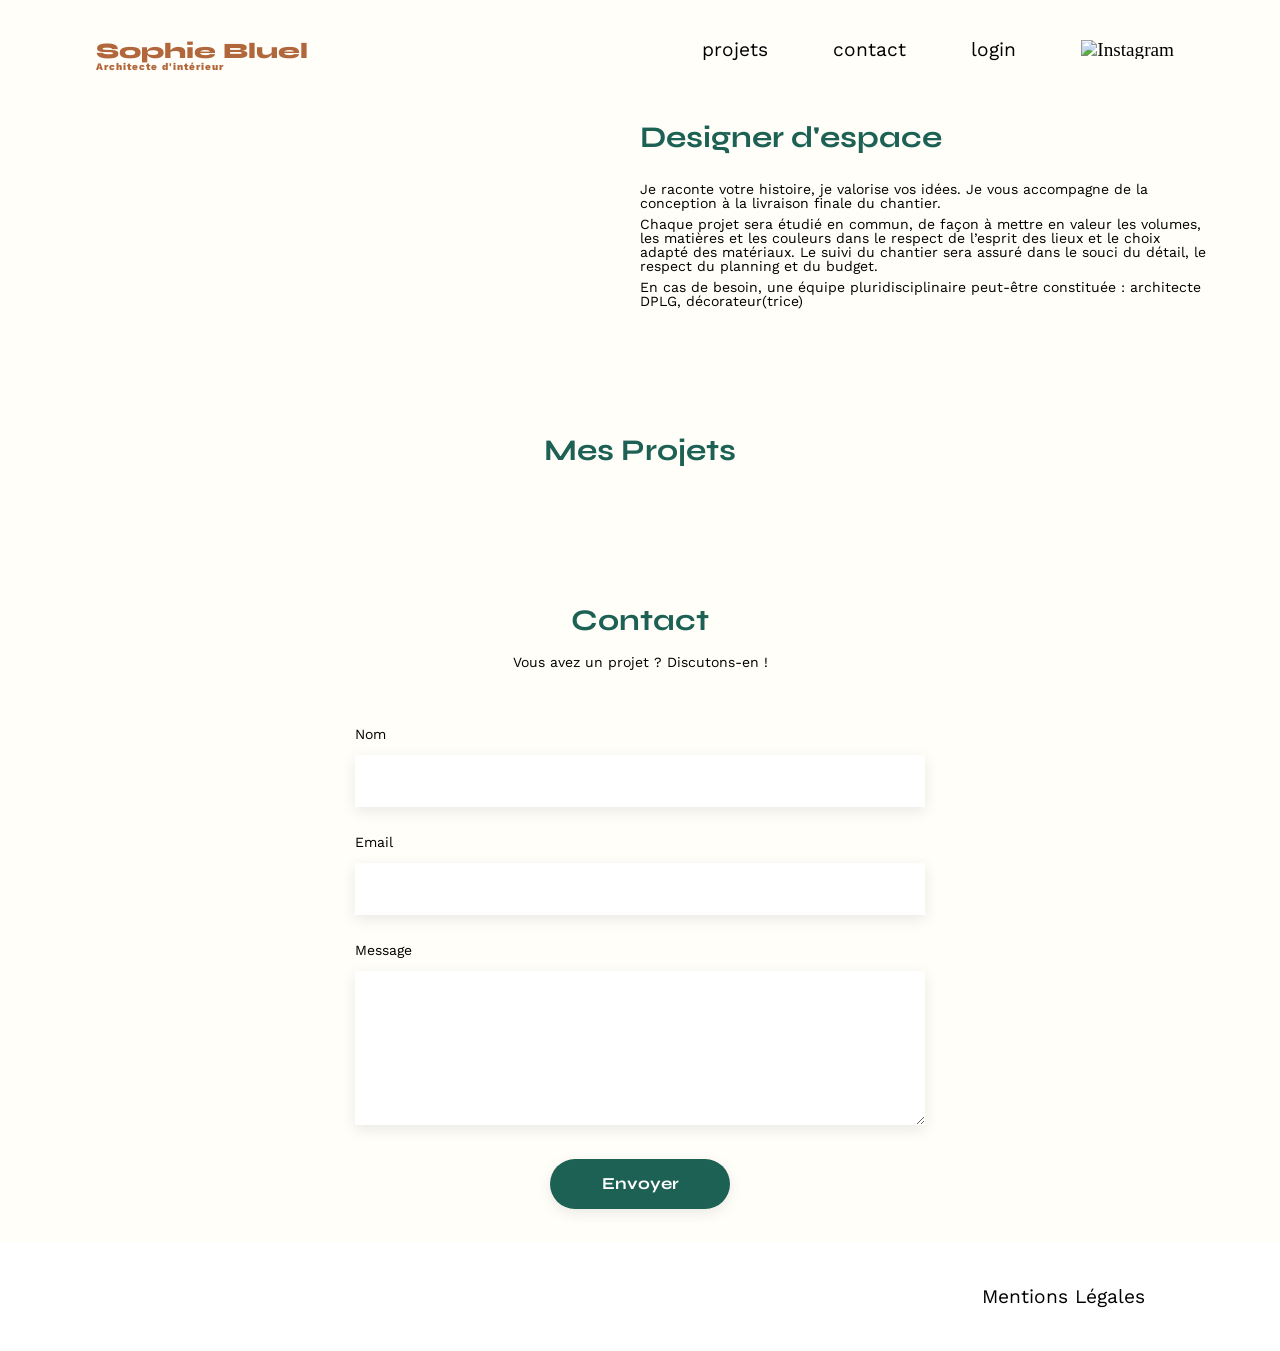
==== FrontEnd/index.html @ 953451d8 "Add Second part Modal section" ====
<!DOCTYPE html>
<html lang="fr">
<head>
	<meta charset="UTF-8">
	<title>Sophie Bluel - Architecte d'intérieur</title>
	<meta name="viewport" content="width=device-width, initial-scale=1.0">
	
	<link rel="preconnect" href="https://fonts.googleapis.com">
	<link rel="preconnect" href="https://fonts.gstatic.com" crossorigin>
	
	<link href="https://fonts.googleapis.com/css2?family=Syne:wght@700;800&family=Work+Sans&display=swap" rel="stylesheet">
	<link href="https://fonts.googleapis.com/css2?family=Material+Symbols+Outlined" rel="stylesheet">

	<link rel="stylesheet" href="./assets/index.css">
	<script src="./assets/js/app.js" type="module" defer></script>
</head>
<body>

	<header>
		<h1>Sophie Bluel <span>Architecte d'intérieur</span></h1>
		<nav>
			<ul>
				<li>
					<a href="#">projets</a>
				</li>
				<li>
					<a href="#">contact</a>
				</li>
				<li>
					<a href="/login.html" id="authentication-link">
						login
					</a>
				</li>
				<li><img src="./assets/icons/instagram.png" alt="Instagram"></li>
			</ul>
		</nav>
	</header>

	<div id="main-container">
	
		<main>
			<section id="introduction">
				<figure>
					<img src="./assets/images/sophie-bluel.png" alt="">
				</figure>
				<article>
					<h2>Designer d'espace</h2>
					<p>Je raconte votre histoire, je valorise vos idées. Je vous accompagne de la conception à la livraison finale du chantier.</p>
					<p>Chaque projet sera étudié en commun, de façon à mettre en valeur les volumes, les matières et les couleurs dans le respect de l’esprit des lieux et le choix adapté des matériaux. Le suivi du chantier sera assuré dans le souci du détail, le respect du planning et du budget.</p>
					<p>En cas de besoin, une équipe pluridisciplinaire peut-être constituée : architecte DPLG, décorateur(trice)</p>
				</article>
			</section>
			
			<section id="portfolio">
	
				<div class="title-projects">
					<h2>Mes Projets</h2>
	
					<div class="update-project-content hide">
						<button>
							<span class="material-symbols-outlined">edit_square</span>
							<span>modifier</span>
						</button>
					</div>
				</div>
	
				<div class="filters-gallery"></div>
				
				<div class="gallery"></div>
			</section>
	
			<section id="contact">
				<h2>Contact</h2>
				<p>Vous avez un projet ? Discutons-en !</p>
				<form action="#" method="post">
					<label for="name">Nom</label>
					<input type="text" name="name" id="name">
					<label for="email">Email</label>
					<input type="email" name="email" id="email">
					<label for="message">Message</label>
					<textarea name="message" id="message" cols="30" rows="10"></textarea>
					<input type="submit" value="Envoyer">
				</form>
			</section>
		</main>
	</div>

	<footer>
		<nav>
			<ul>
				<li>Mentions Légales</li>
			</ul>
		</nav>
	</footer>

	<div class="modal hide">
		<div class="content-modal">
			<div class="actions">
				<div class="back-action hide-alt">
					<button>
						<span class="material-symbols-outlined">arrow_back</span>
					</button>
				</div>

				<div class="close-action">
					<button>
						<span class="material-symbols-outlined">close</span>
					</button>
				</div>
			</div>

			<div class="main-content-modal">
				<div class="gallery-content">
					<h3>Galerie photo</h3>
	
					<div class="removable-gallery">
						<ul class="container-removale-gallery">
							<!-- Dynamic insert element with Javascript -->
						</ul>
					</div>
	
					<hr>
	
					<div class="container-add-photo">
						<button>Ajouter une photo</button>
					</div>
				</div>
	
				<div class="add-photo-content hide">
					<h3>Ajout photo</h3>
	
					
					<form method="POST" target="#" id="form-upload-photo">
							<div class="drop-zone-photo">
								<label for="photo">
									<div class="photo-preview">
										<img src="./assets/icons/placeholder-photo.svg" width="76" height="76" />
									</div>
									<span class="add-photo-txt">+ Ajouter photo</span>
									<p class="format-photo-txt">jpg, png: 4mo max</p>
								</label>
								<input type="file" id="photo" class="hide" name="photo" accept="image/png, image/jpeg">
							</div>
	
							<div class="meta-photo-field-container">
								<label for="title">Titre</label>
								<input type="text" id="title" name="title">
							</div>
	
							<div class="meta-photo-field-container">
								<label for="category">Catégorie</label>
								<select name="category" id="category">
									<!-- Dynamic insert options with Javascript -->
								</select>
							</div>
	
							<hr>
							
							<div class="container-btn-upload">
								<button type="submit" class="btn-upload" disabled>Valider</button>
							</div>
						</form>
				</div>
			</div>
		</div>
	</div>
</body>
</html>
---- FrontEnd/assets/index.css ----
@import url("./css/global.css");
@import url("./css/header.css");
@import url("./css/introduction.css");
@import url("./css/portfolio.css");
@import url("./css/gallery.css");
@import url("./css/contact.css");
@import url("./css/footer.css");
@import url("./css/modal.css");
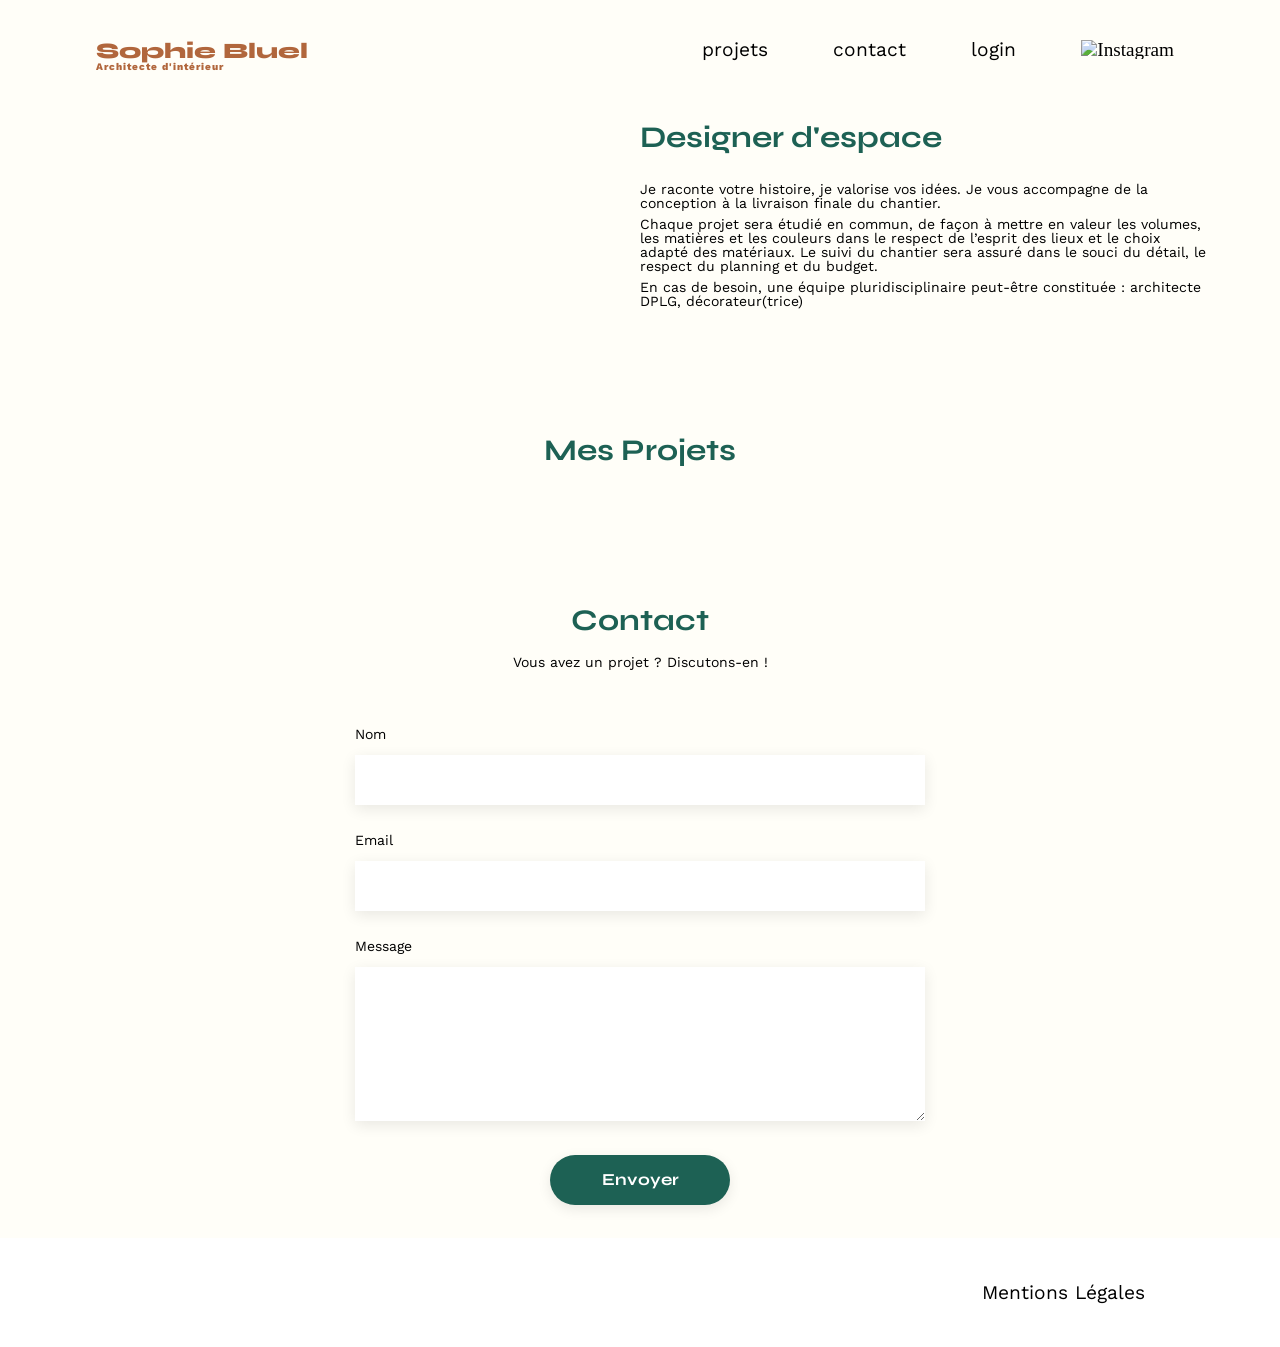
==== commit 70c96d68: "Fix indent index.html" ====
--- a/FrontEnd/index.html
+++ b/FrontEnd/index.html
@@ -1,19 +1,22 @@
 <!DOCTYPE html>
 <html lang="fr">
+
 <head>
 	<meta charset="UTF-8">
 	<title>Sophie Bluel - Architecte d'intérieur</title>
 	<meta name="viewport" content="width=device-width, initial-scale=1.0">
-	
+
 	<link rel="preconnect" href="https://fonts.googleapis.com">
 	<link rel="preconnect" href="https://fonts.gstatic.com" crossorigin>
-	
-	<link href="https://fonts.googleapis.com/css2?family=Syne:wght@700;800&family=Work+Sans&display=swap" rel="stylesheet">
+
+	<link href="https://fonts.googleapis.com/css2?family=Syne:wght@700;800&family=Work+Sans&display=swap"
+		rel="stylesheet">
 	<link href="https://fonts.googleapis.com/css2?family=Material+Symbols+Outlined" rel="stylesheet">
 
 	<link rel="stylesheet" href="./assets/index.css">
 	<script src="./assets/js/app.js" type="module" defer></script>
 </head>
+
 <body>
 
 	<header>
@@ -37,7 +40,7 @@
 	</header>
 
 	<div id="main-container">
-	
+
 		<main>
 			<section id="introduction">
 				<figure>
@@ -45,17 +48,21 @@
 				</figure>
 				<article>
 					<h2>Designer d'espace</h2>
-					<p>Je raconte votre histoire, je valorise vos idées. Je vous accompagne de la conception à la livraison finale du chantier.</p>
-					<p>Chaque projet sera étudié en commun, de façon à mettre en valeur les volumes, les matières et les couleurs dans le respect de l’esprit des lieux et le choix adapté des matériaux. Le suivi du chantier sera assuré dans le souci du détail, le respect du planning et du budget.</p>
-					<p>En cas de besoin, une équipe pluridisciplinaire peut-être constituée : architecte DPLG, décorateur(trice)</p>
+					<p>Je raconte votre histoire, je valorise vos idées. Je vous accompagne de la conception à la livraison finale
+						du chantier.</p>
+					<p>Chaque projet sera étudié en commun, de façon à mettre en valeur les volumes, les matières et les couleurs
+						dans le respect de l’esprit des lieux et le choix adapté des matériaux. Le suivi du chantier sera assuré
+						dans le souci du détail, le respect du planning et du budget.</p>
+					<p>En cas de besoin, une équipe pluridisciplinaire peut-être constituée : architecte DPLG, décorateur(trice)
+					</p>
 				</article>
 			</section>
-			
+
 			<section id="portfolio">
-	
+
 				<div class="title-projects">
 					<h2>Mes Projets</h2>
-	
+
 					<div class="update-project-content hide">
 						<button>
 							<span class="material-symbols-outlined">edit_square</span>
@@ -63,12 +70,12 @@
 						</button>
 					</div>
 				</div>
-	
+
 				<div class="filters-gallery"></div>
-				
+
 				<div class="gallery"></div>
 			</section>
-	
+
 			<section id="contact">
 				<h2>Contact</h2>
 				<p>Vous avez un projet ? Discutons-en !</p>
@@ -112,57 +119,58 @@
 			<div class="main-content-modal">
 				<div class="gallery-content">
 					<h3>Galerie photo</h3>
-	
+
 					<div class="removable-gallery">
 						<ul class="container-removale-gallery">
 							<!-- Dynamic insert element with Javascript -->
 						</ul>
 					</div>
-	
+
 					<hr>
-	
+
 					<div class="container-add-photo">
 						<button>Ajouter une photo</button>
 					</div>
 				</div>
-	
+
 				<div class="add-photo-content hide">
 					<h3>Ajout photo</h3>
-	
-					
+
+
 					<form method="POST" target="#" id="form-upload-photo">
-							<div class="drop-zone-photo">
-								<label for="photo">
-									<div class="photo-preview">
-										<img src="./assets/icons/placeholder-photo.svg" width="76" height="76" />
-									</div>
-									<span class="add-photo-txt">+ Ajouter photo</span>
-									<p class="format-photo-txt">jpg, png: 4mo max</p>
-								</label>
-								<input type="file" id="photo" class="hide" name="photo" accept="image/png, image/jpeg">
-							</div>
-	
-							<div class="meta-photo-field-container">
-								<label for="title">Titre</label>
-								<input type="text" id="title" name="title">
-							</div>
-	
-							<div class="meta-photo-field-container">
-								<label for="category">Catégorie</label>
-								<select name="category" id="category">
-									<!-- Dynamic insert options with Javascript -->
-								</select>
-							</div>
-	
-							<hr>
-							
-							<div class="container-btn-upload">
-								<button type="submit" class="btn-upload" disabled>Valider</button>
-							</div>
-						</form>
+						<div class="drop-zone-photo">
+							<label for="photo">
+								<div class="photo-preview">
+									<img src="./assets/icons/placeholder-photo.svg" width="76" height="76" />
+								</div>
+								<span class="add-photo-txt">+ Ajouter photo</span>
+								<p class="format-photo-txt">jpg, png: 4mo max</p>
+							</label>
+							<input type="file" id="photo" class="hide" name="photo" accept="image/png, image/jpeg">
+						</div>
+
+						<div class="meta-photo-field-container">
+							<label for="title">Titre</label>
+							<input type="text" id="title" name="title" autocomplete="off" spellcheck="false" autocorrect="off">
+						</div>
+
+						<div class="meta-photo-field-container">
+							<label for="category">Catégorie</label>
+							<select name="category" id="category">
+								<!-- Dynamic insert options with Javascript -->
+							</select>
+						</div>
+
+						<hr>
+
+						<div class="container-btn-upload">
+							<button type="submit" class="btn-upload" disabled>Valider</button>
+						</div>
+					</form>
 				</div>
 			</div>
 		</div>
 	</div>
 </body>
-</html>
+
+</html>
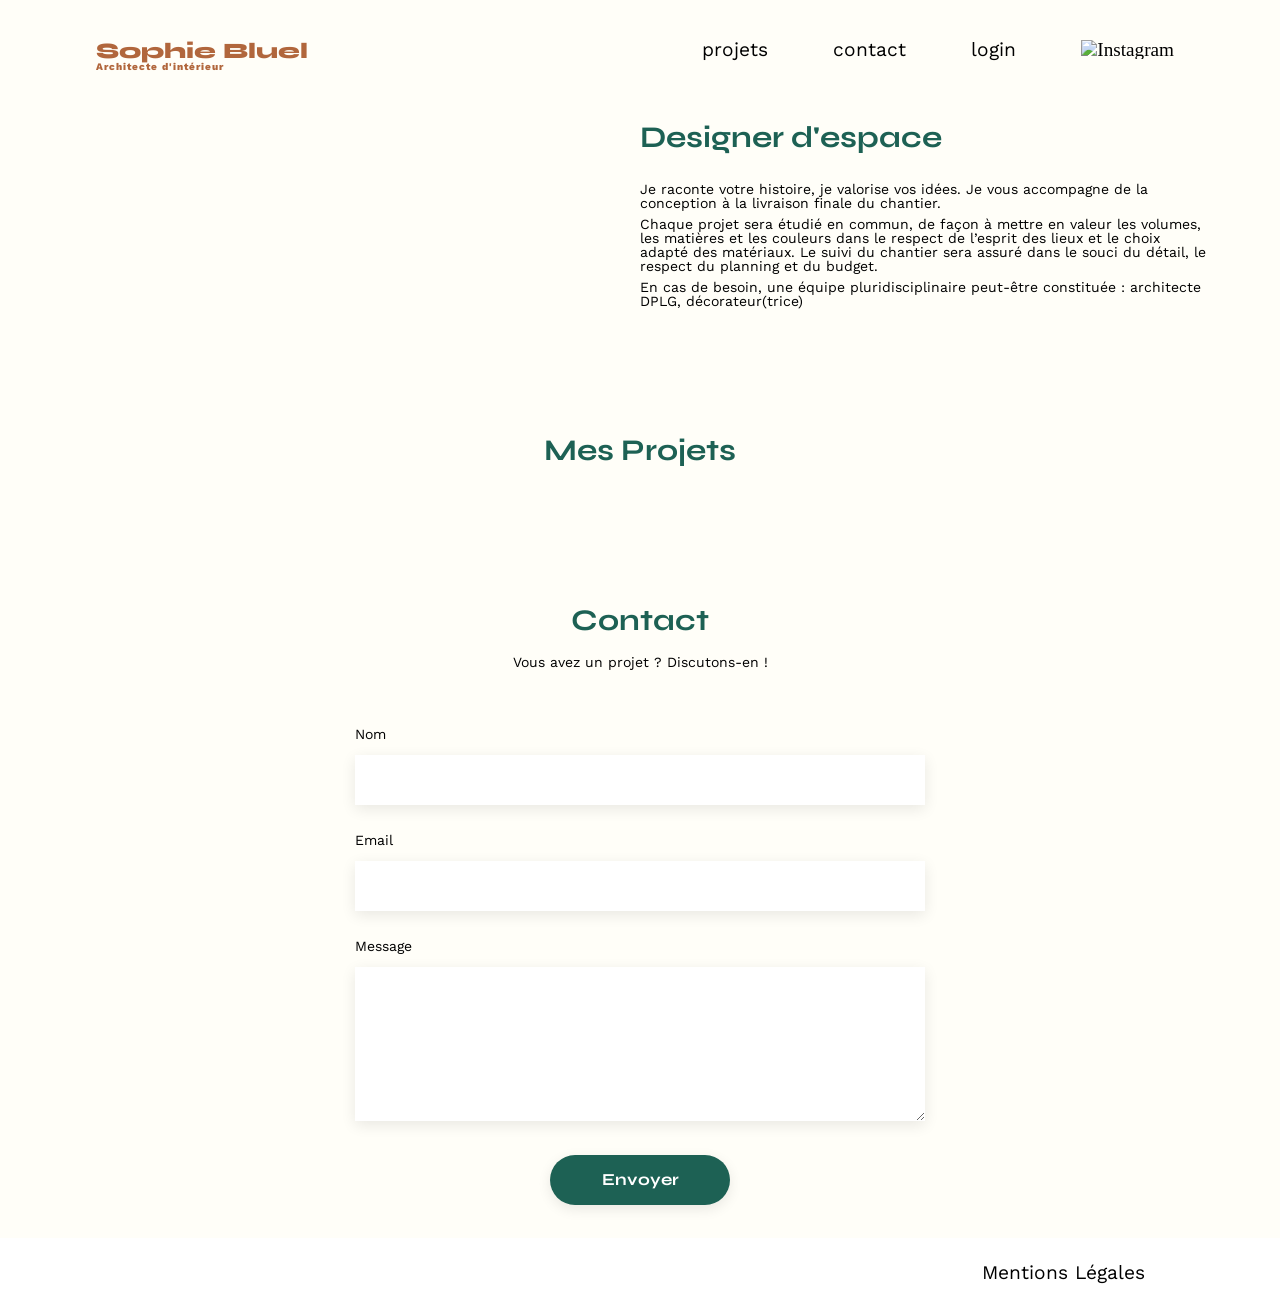
==== commit 2dd3c07a: "Add banner edit mode" ====
--- a/FrontEnd/index.html
+++ b/FrontEnd/index.html
@@ -18,6 +18,13 @@
 </head>
 
 <body>
+
+	<section class="banner-edit hide">
+		<div>
+			<span class="material-symbols-outlined">edit_square</span>
+			<p>Mode édition</p>
+		</div>
+	</section>
 
 	<header>
 		<h1>Sophie Bluel <span>Architecte d'intérieur</span></h1>
@@ -138,13 +145,15 @@
 
 
 					<form method="POST" target="#" id="form-upload-photo">
-						<div class="drop-zone-photo">
+						<div dropzone="move" aria-dropeffect="move" class="drop-zone-photo">
 							<label for="photo">
 								<div class="photo-preview">
-									<img src="./assets/icons/placeholder-photo.svg" width="76" height="76" />
+									<img src="./assets/icons/placeholder-photo.svg" data-placeholder-uri="./assets/icons/placeholder-photo.svg" width="76" height="76" />
 								</div>
 								<span class="add-photo-txt">+ Ajouter photo</span>
-								<p class="format-photo-txt">jpg, png: 4mo max</p>
+								<p class="format-photo-txt">
+									jpg, png: 4mo max
+								</p>
 							</label>
 							<input type="file" id="photo" class="hide" name="photo" accept="image/png, image/jpeg">
 						</div>
--- a/FrontEnd/assets/index.css
+++ b/FrontEnd/assets/index.css
@@ -1,4 +1,5 @@
 @import url("./css/global.css");
+@import url("./css/banner-edit.css");
 @import url("./css/header.css");
 @import url("./css/introduction.css");
 @import url("./css/portfolio.css");
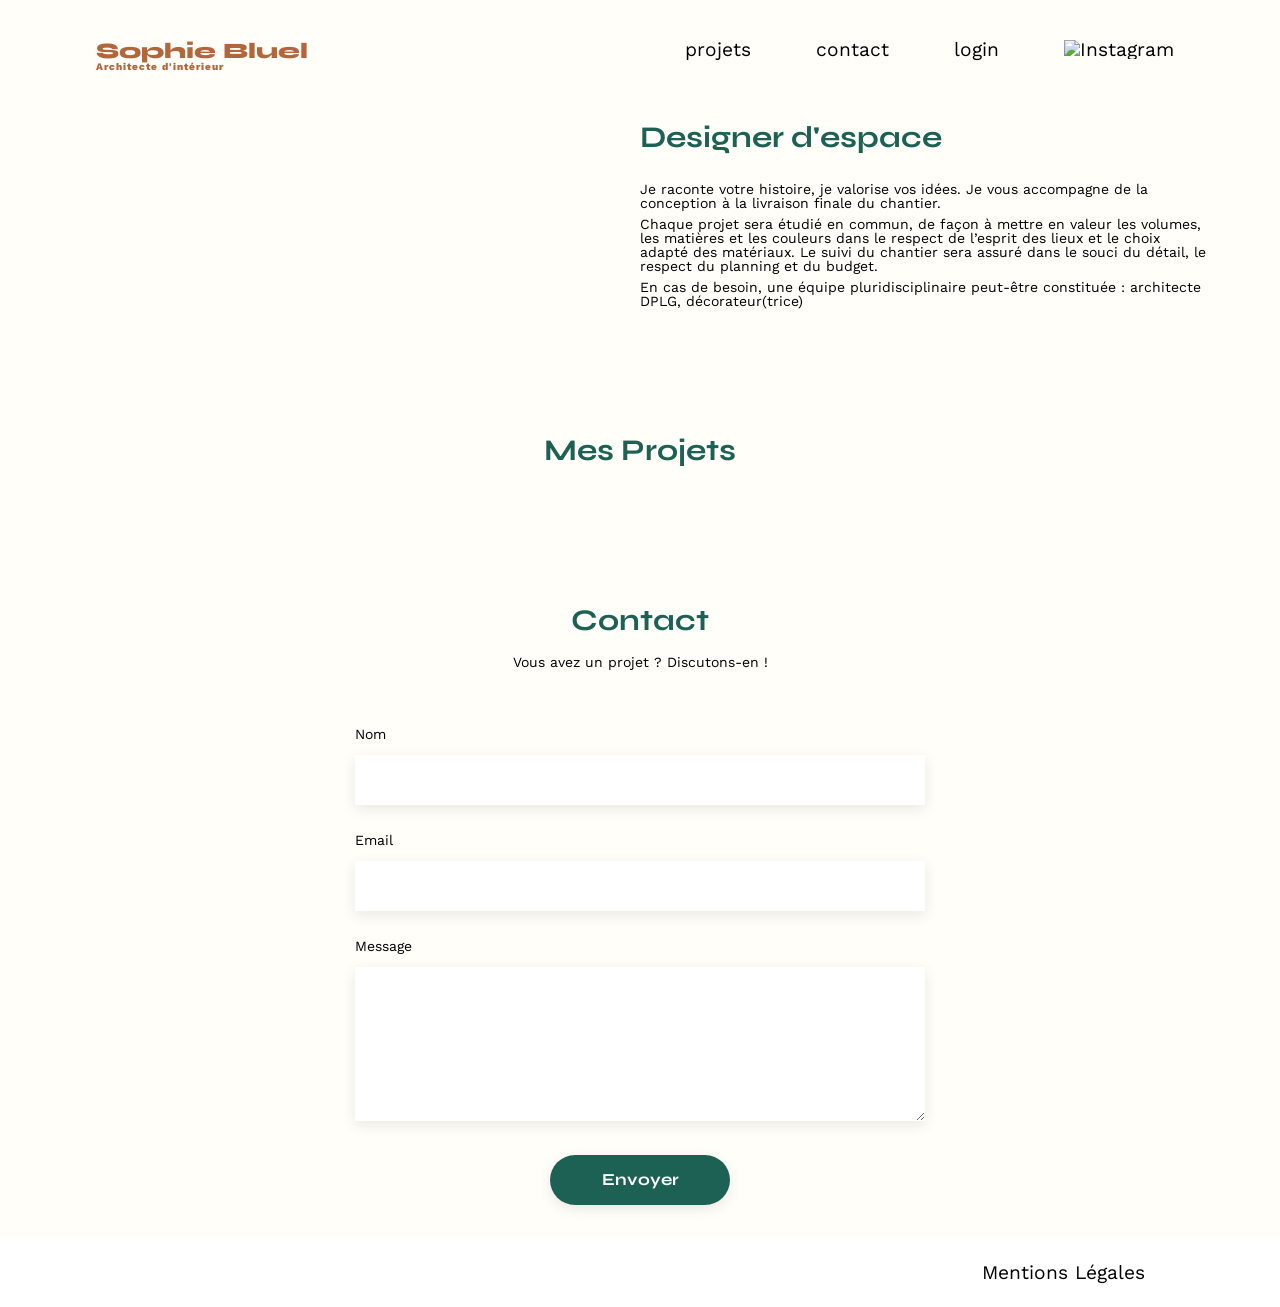
==== commit 3394b8de: "Add comments code, Add readme" ====
--- a/FrontEnd/index.html
+++ b/FrontEnd/index.html
@@ -14,11 +14,12 @@
 	<link href="https://fonts.googleapis.com/css2?family=Material+Symbols+Outlined" rel="stylesheet">
 
 	<link rel="stylesheet" href="./assets/index.css">
-	<script src="./assets/js/app.js" type="module" defer></script>
+	<script src="./assets/js/index.js" type="module" defer></script>
 </head>
 
 <body>
 
+	<!-- Banner edit (logged only) -->
 	<section class="banner-edit hide">
 		<div>
 			<span class="material-symbols-outlined">edit_square</span>
@@ -26,8 +27,17 @@
 		</div>
 	</section>
 
+	<!-- Top level header -->
 	<header>
-		<h1>Sophie Bluel <span>Architecte d'intérieur</span></h1>
+		<!-- Main title -->
+		<a href="index.html">
+			<h1>
+				Sophie Bluel
+				<span>Architecte d'intérieur</span>
+			</h1>
+		</a>
+		
+		<!-- Nav bar -->
 		<nav>
 			<ul>
 				<li>
@@ -41,18 +51,26 @@
 						login
 					</a>
 				</li>
-				<li><img src="./assets/icons/instagram.png" alt="Instagram"></li>
+				<li>
+					<a href="#">
+						<img src="./assets/icons/instagram.png" alt="Instagram">
+					</a>
+				</li>
 			</ul>
 		</nav>
 	</header>
 
 	<div id="main-container">
-
 		<main>
+			<!-- Designer d'espace section -->
 			<section id="introduction">
+
+				<!-- Media image -->
 				<figure>
 					<img src="./assets/images/sophie-bluel.png" alt="">
 				</figure>
+
+				<!-- Texte article -->
 				<article>
 					<h2>Designer d'espace</h2>
 					<p>Je raconte votre histoire, je valorise vos idées. Je vous accompagne de la conception à la livraison finale
@@ -65,11 +83,13 @@
 				</article>
 			</section>
 
+			<!-- Projects list -->
 			<section id="portfolio">
 
 				<div class="title-projects">
 					<h2>Mes Projets</h2>
 
+					<!-- action update (logged only) -->
 					<div class="update-project-content hide">
 						<button>
 							<span class="material-symbols-outlined">edit_square</span>
@@ -78,9 +98,35 @@
 					</div>
 				</div>
 
-				<div class="filters-gallery"></div>
-
-				<div class="gallery"></div>
+				<!-- buttons list filters projects (unlogged only) -->
+				<div class="filters-gallery">
+					<!--
+						list button filters
+						dynamic insert with Javascript
+						skeleton implemented should be:
+						<ul>
+							<li data-category-id={id}>
+								<button type="button">
+									{categoryName}
+								</button>
+							</li>
+							...
+						</ul>
+					-->
+				</div>
+
+				<div class="gallery">
+					<!--
+						projects list dynamic insert with
+						Javascript, skeleton should be:
+						<figure data-category-id={id}>
+							<img
+								src={url}
+								alt="image of project {name}">
+							<figcation>{name}</figcation>
+						</figure>
+					-->
+				</div>
 			</section>
 
 			<section id="contact">
@@ -102,13 +148,20 @@
 	<footer>
 		<nav>
 			<ul>
-				<li>Mentions Légales</li>
+				<li>
+					<a href="#">
+						Mentions Légales
+					</a>
+				</li>
 			</ul>
 		</nav>
 	</footer>
 
+	<!-- Modal edit/upload (logged only) -->
 	<div class="modal hide">
 		<div class="content-modal">
+
+			<!-- top level action (back and close) -->
 			<div class="actions">
 				<div class="back-action hide-alt">
 					<button>
@@ -124,6 +177,8 @@
 			</div>
 
 			<div class="main-content-modal">
+
+				<!-- Gallery screen (default) -->
 				<div class="gallery-content">
 					<h3>Galerie photo</h3>
 
@@ -136,20 +191,34 @@
 					<hr>
 
 					<div class="container-add-photo">
+						<!-- click button switch to next screen -->
 						<button>Ajouter une photo</button>
 					</div>
 				</div>
 
+				<!-- Upload screen -->
 				<div class="add-photo-content hide">
 					<h3>Ajout photo</h3>
 
-
+					<!-- form upload -->
 					<form method="POST" target="#" id="form-upload-photo">
+
+						<!--
+							container upload photo
+							with native Drag and Drop API system
+						-->
 						<div dropzone="move" aria-dropeffect="move" class="drop-zone-photo">
 							<label for="photo">
+
+								<!-- container photo preview with default photo -->
 								<div class="photo-preview">
-									<img src="./assets/icons/placeholder-photo.svg" data-placeholder-uri="./assets/icons/placeholder-photo.svg" width="76" height="76" />
+									<img
+										src="./assets/icons/placeholder-photo.svg"
+										data-placeholder-uri="./assets/icons/placeholder-photo.svg"
+										alt="photo preview for upload"
+										width="76" height="76" />
 								</div>
+
 								<span class="add-photo-txt">+ Ajouter photo</span>
 								<p class="format-photo-txt">
 									jpg, png: 4mo max
@@ -158,11 +227,19 @@
 							<input type="file" id="photo" class="hide" name="photo" accept="image/png, image/jpeg">
 						</div>
 
+						<!-- Title field -->
 						<div class="meta-photo-field-container">
 							<label for="title">Titre</label>
-							<input type="text" id="title" name="title" autocomplete="off" spellcheck="false" autocorrect="off">
-						</div>
-
+							<input 
+								type="text"
+								id="title"
+								name="title"
+								autocomplete="off"
+								spellcheck="false"
+								autocorrect="off">
+						</div>
+
+						<!-- category option -->
 						<div class="meta-photo-field-container">
 							<label for="category">Catégorie</label>
 							<select name="category" id="category">
